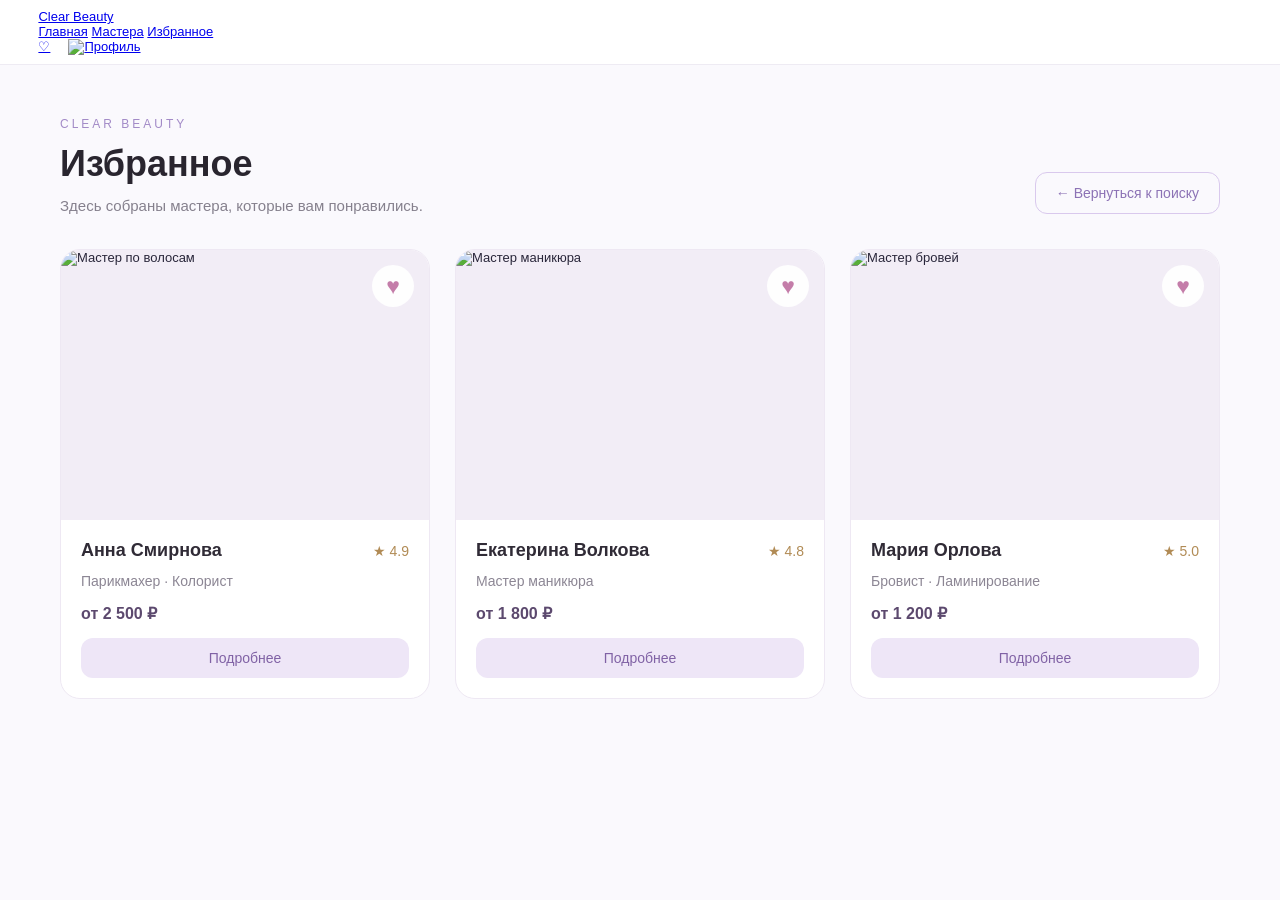
==== ClearBeautyAPI/wwwroot/frontend/favorites_beauty.html @ 9ed782c8 "блиа я уже не могу" ====
<!DOCTYPE html>
<html lang="ru">
<head>
    <meta charset="UTF-8">
    <meta name="viewport" content="width=device-width, initial-scale=1.0">
    <title>Избранное — Clear Beauty</title>
    <link rel="stylesheet" href="css/style_beauty.css">
</head>
<body>

<header class="header">
    <div class="header-container">

        <a href="index.html" class="logo">Clear Beauty</a>

        <nav class="navigation">
            <a href="index.html">Главная</a>
            <a href="index.html">Мастера</a>
            <a href="favorites_beauty.html" class="active">Избранное</a>
        </nav>

        <div class="header-actions">
            <a href="favorites_beauty.html" class="favorite-link" title="Избранное">
                ♡
            </a>

            <a href="profile_beauty.html" class="profile-link" title="Профиль">
                <img src="images/profile.png" alt="Профиль">
            </a>
        </div>

    </div>
</header>

<main class="favorites-page">

    <div class="favorites-heading">
        <div>
            <p class="favorites-subtitle">CLEAR BEAUTY</p>
            <h1>Избранное</h1>
            <p class="favorites-description">
                Здесь собраны мастера, которые вам понравились.
            </p>
        </div>

        <a href="index.html" class="back-to-catalog">
            ← Вернуться к поиску
        </a>
    </div>

    <section class="favorites-content">

        <div class="favorites-grid">

            <!-- Карточка 1 -->
            <article class="favorite-card">

                <div class="favorite-image">
                    <img src="images/master1.jpg" alt="Мастер по волосам">
                    <button class="favorite-heart" title="Удалить из избранного">♥</button>
                </div>

                <div class="favorite-card-info">
                    <div class="favorite-name-row">
                        <h2>Анна Смирнова</h2>
                        <span class="favorite-rating">★ 4.9</span>
                    </div>

                    <p class="favorite-specialization">Парикмахер · Колорист</p>

                    <p class="favorite-price">от 2 500 ₽</p>

                    <a href="#" class="favorite-details">Подробнее</a>
                </div>

            </article>

            <!-- Карточка 2 -->
            <article class="favorite-card">

                <div class="favorite-image">
                    <img src="images/master2.jpg" alt="Мастер маникюра">
                    <button class="favorite-heart" title="Удалить из избранного">♥</button>
                </div>

                <div class="favorite-card-info">
                    <div class="favorite-name-row">
                        <h2>Екатерина Волкова</h2>
                        <span class="favorite-rating">★ 4.8</span>
                    </div>

                    <p class="favorite-specialization">Мастер маникюра</p>

                    <p class="favorite-price">от 1 800 ₽</p>

                    <a href="#" class="favorite-details">Подробнее</a>
                </div>

            </article>

            <!-- Карточка 3 -->
            <article class="favorite-card">

                <div class="favorite-image">
                    <img src="images/master3.jpg" alt="Мастер бровей">
                    <button class="favorite-heart" title="Удалить из избранного">♥</button>
                </div>

                <div class="favorite-card-info">
                    <div class="favorite-name-row">
                        <h2>Мария Орлова</h2>
                        <span class="favorite-rating">★ 5.0</span>
                    </div>

                    <p class="favorite-specialization">Бровист · Ламинирование</p>

                    <p class="favorite-price">от 1 200 ₽</p>

                    <a href="#" class="favorite-details">Подробнее</a>
                </div>

            </article>

        </div>

    </section>

</main>

</body>
</html>
---- ClearBeautyAPI/wwwroot/frontend/css/style_beauty.css ----
/* =========================
   ОСНОВНЫЕ НАСТРОЙКИ
========================= */

* {
    box-sizing: border-box;
}

body {
    margin: 0;
    font-family: Arial, Helvetica, sans-serif;
    background: #faf9fd;
    color: #29263a;
    font-size: 13px;
}

button,
input,
select {
    font: inherit;
}

button {
    cursor: pointer;
}

:root {
    --purple: #8970b8;
    --purple-dark: #71569f;
    --purple-light: #f0eafb;
    --border: #e9e6f0;
    --text: #29263a;
    --muted: #88849b;
    --white: #ffffff;
}


/* =========================
   ШАПКА
========================= */

.header {
    height: 65px;
    background: #ffffff;
    border-bottom: 1px solid #eeebf3;
    display: flex;
    align-items: center;
    justify-content: space-between;
    padding: 0 3%;
    gap: 30px;
}

.logo {
    display: flex;
    align-items: center;
    gap: 12px;
    min-width: 270px;
}

.logo-star {
    color: #a68ad6;
    font-size: 37px;
}

.logo-text h1 {
    font-family: Georgia, serif;
    font-size: 25px;
    font-weight: 400;
    margin: 0;
    color: #302b48;
}

.logo-text p {
    font-size: 10px;
    color: #858095;
    margin: 3px 0 0;
}

.header-search {
    display: flex;
    align-items: center;
    height: 40px;
    border: 1px solid #e8e5ef;
    background: #f8f7fb;
    border-radius: 30px;
    flex: 1;
    max-width: 530px;
    overflow: hidden;
}

.search-icon {
    padding-left: 16px;
    font-size: 22px;
    color: #827b9b;
}

.header-search input {
    flex: 1;
    width: 100px;
    border: none;
    outline: none;
    background: transparent;
    padding: 0 12px;
}

.header-search input::placeholder {
    color: #aaa6b7;
}

.location {
    display: flex;
    align-items: center;
    gap: 8px;
    border-left: 1px solid #e8e5ef;
    height: 100%;
    padding: 0 15px;
    white-space: nowrap;
}

.header-actions {
    display: flex;
    gap: 18px;
}

.icon-button {
    background: none;
    border: none;
    font-size: 23px;
    color: #4d4861;
}


/* =========================
   ОБЩАЯ СЕТКА
========================= */

.layout {
    display: grid;
    grid-template-columns: 228px minmax(0, 1fr);
    gap: 20px;
    max-width: 1600px;
    margin: 10px auto;
    padding: 0 2.7%;
}

.content {
    min-width: 0;
}


/* =========================
   ФИЛЬТРЫ
========================= */

.filters {
    background: #ffffff;
    border: 1px solid var(--border);
    border-radius: 14px;
    padding: 16px;
    align-self: start;
}

.filter-block {
    padding: 4px 0 18px;
    border-bottom: 1px solid #eeeaf3;
    margin-bottom: 14px;
}

.filter-block h3 {
    font-size: 13px;
    font-weight: 600;
    margin: 0 0 7px;
}

.filter-description {
    color: var(--muted);
    font-size: 10px;
    margin: 0 0 12px;
}

.filters select {
    width: 100%;
    height: 35px;
    border: 1px solid var(--border);
    background: #fff;
    border-radius: 9px;
    padding: 0 10px;
    outline: none;
}

.range-labels {
    display: flex;
    justify-content: space-between;
    color: #77738b;
    font-size: 10px;
    margin-top: 13px;
}

input[type="range"] {
    width: 100%;
    accent-color: #a18acb;
}

.double-range {
    display: flex;
    flex-direction: column;
    gap: 0;
}

.rating-filters {
    display: grid;
    grid-template-columns: repeat(4, 1fr);
    gap: 5px;
}

.rating-option {
    background: #faf9fc;
    border: 1px solid #eeeaf3;
    border-radius: 8px;
    padding: 8px 2px;
    color: #8274a8;
}

.rating-option.selected {
    background: #f0eafb;
    border-color: #ded2f3;
}

.rating-option small {
    font-size: 9px;
    color: #5f5877;
}

.toggle-block {
    display: flex;
    flex-direction: column;
    gap: 15px;
}

.toggle-row {
    display: flex;
    justify-content: space-between;
    align-items: center;
}

.toggle-row input {
    appearance: none;
    width: 34px;
    height: 19px;
    background: #e6e3eb;
    border-radius: 20px;
    position: relative;
    cursor: pointer;
    transition: 0.2s;
}

.toggle-row input::before {
    content: "";
    position: absolute;
    height: 15px;
    width: 15px;
    left: 2px;
    top: 2px;
    border-radius: 50%;
    background: white;
    transition: 0.2s;
}

.toggle-row input:checked {
    background: #a18acb;
}

.toggle-row input:checked::before {
    transform: translateX(15px);
}

.categories-filter {
    border-bottom: none;
    padding-bottom: 0;
    margin-bottom: 10px;
}

.category-filter-list {
    display: flex;
    flex-direction: column;
    gap: 5px;
}

.category-filter-item {
    border: none;
    background: transparent;
    text-align: left;
    padding: 8px 10px;
    border-radius: 20px;
    color: #77718b;
    font-size: 11px;
}

.category-filter-item:hover,
.category-filter-item.active {
    background: #f0eafb;
    color: #7861a6;
}

.reset-filters {
    display: block;
    width: 100%;
    background: none;
    border: none;
    color: #9584bd;
    font-size: 11px;
    padding: 8px;
}


/* =========================
   БАННЕР
========================= */

.banner {
    position: relative;
    height: 124px;
    overflow: hidden;
    border-radius: 14px;
    background: linear-gradient(100deg, #e9e0f5, #d7c4ec, #eee5f7);
    display: flex;
    align-items: center;
}

.banner-content {
    position: relative;
    z-index: 2;
    padding: 22px 30px;
}

.banner-content h2 {
    font-size: 21px;
    font-weight: 500;
    line-height: 1.2;
    margin: 0 0 7px;
}

.banner-content p {
    font-size: 11px;
    margin: 0 0 10px;
    color: #514765;
}

.banner-button {
    border: 1px solid #9e87c8;
    border-radius: 9px;
    background: #f7f3fc;
    color: #75619d;
    padding: 7px 14px;
    font-size: 10px;
}

.banner-image {
    position: absolute;
    right: 0;
    top: 0;
    width: 48%;
    height: 100%;
    background-image: url("https://images.unsplash.com/photo-1524504388940-b1c1722653e1?auto=format&fit=crop&w=900&q=80");
    background-size: cover;
    background-position: center 35%;
    mask-image: linear-gradient(to right, transparent, black 25%);
}

.banner-dots {
    position: absolute;
    right: 20px;
    bottom: 12px;
    display: flex;
    gap: 6px;
    z-index: 3;
}

.banner-dots span {
    width: 6px;
    height: 6px;
    border-radius: 50%;
    background: #c8b9dc;
}

.banner-dots span.active {
    background: #66548e;
}


/* =========================
   КАТЕГОРИИ
========================= */

.popular-categories {
    margin-top: 18px;
}

.section-heading {
    display: flex;
    justify-content: space-between;
    align-items: center;
    margin-bottom: 10px;
}

.section-heading h2 {
    font-size: 15px;
    margin: 0;
}

.section-heading a {
    text-decoration: none;
    color: #8876ae;
    font-size: 10px;
}

.category-grid {
    display: grid;
    grid-template-columns: repeat(8, minmax(0, 1fr));
    gap: 10px;
}

.category-card {
    background: #ffffff;
    border: 1px solid #eeeaf4;
    border-radius: 12px;
    min-height: 76px;
    display: flex;
    flex-direction: column;
    align-items: center;
    justify-content: center;
    gap: 5px;
    transition: 0.2s;
}

.category-card:hover {
    background: #f4effb;
    border-color: #d9c9ed;
    transform: translateY(-2px);
}

.category-icon {
    font-size: 24px;
    color: #9b86c7;
}

.category-card p {
    font-size: 10px;
    margin: 0;
}


/* =========================
   МАСТЕРА
========================= */

.masters-section {
    margin-top: 20px;
}

.masters-heading {
    display: flex;
    justify-content: space-between;
    align-items: center;
    gap: 15px;
    margin-bottom: 12px;
}

.masters-heading h2 {
    font-size: 15px;
    margin: 0;
}

.sorting {
    display: flex;
    align-items: center;
    gap: 8px;
    color: #858095;
    font-size: 10px;
}

.sorting select {
    width: auto;
    min-width: 120px;
    border: 1px solid #e9e5f0;
    background: #ffffff;
    border-radius: 9px;
    height: 30px;
    padding: 0 10px;
    color: #625d76;
}


/* СЕТКА КАРТОЧЕК */

.masters-grid {
    display: grid;
    grid-template-columns: repeat(2, minmax(0, 1fr));
    gap: 12px;
}


/* КАРТОЧКА */

.master-card {
    min-width: 0;
    display: flex;
    align-items: center;
    gap: 14px;
    background: #ffffff;
    border: 1px solid #eae7f0;
    border-radius: 13px;
    padding: 8px;
    min-height: 120px;
    transition: 0.2s;
}

.master-card:hover {
    border-color: #d6c6eb;
    box-shadow: 0 4px 15px rgba(119, 92, 158, 0.08);
}

.master-photo {
    position: relative;
    flex: 0 0 39%;
    height: 105px;
    overflow: hidden;
    border-radius: 9px;
    background: #eee8f5;
}

.master-photo img {
    width: 100%;
    height: 100%;
    object-fit: cover;
}

.online-badge {
    position: absolute;
    top: 7px;
    left: 7px;
    background: #eee6fb;
    color: #8067a9;
    padding: 5px 7px;
    border-radius: 15px;
    font-size: 8px;
    white-space: nowrap;
}

.master-info {
    position: relative;
    flex: 1;
    min-width: 0;
    padding: 4px 4px;
}

.master-info h3 {
    font-size: 12px;
    font-weight: 600;
    margin: 0 20px 5px 0;
}

.master-specialty {
    font-size: 10px;
    color: #777287;
    margin: 0 0 7px;
}

.master-rating {
    font-size: 10px;
    margin: 0 0 6px;
    color: #69578e;
}

.master-rating span {
    color: #9792a4;
}

.master-location {
    color: #858095;
    font-size: 9px;
    margin: 0 0 7px;
}

.favorite {
    position: absolute;
    top: 0;
    right: 0;
    border: none;
    background: none;
    color: #77718c;
    font-size: 19px;
    line-height: 1;
}

.details-button {
    border: none;
    background: #f0eafb;
    color: #7962a4;
    padding: 6px 14px;
    border-radius: 20px;
    font-size: 9px;
}

.details-button:hover {
    background: #e3d7f4;
}

.salon-photo img {
    object-position: center;
}


/* =========================
   АДАПТАЦИЯ
========================= */

@media (max-width: 1200px) {
    .layout {
        grid-template-columns: 210px minmax(0, 1fr);
        padding: 0 15px;
        gap: 15px;
    }

    .category-grid {
        grid-template-columns: repeat(4, 1fr);
    }

    .masters-grid {
        grid-template-columns: 1fr;
    }
}

@media (max-width: 800px) {
    .header {
        flex-wrap: wrap;
        height: auto;
        padding: 12px 15px;
        gap: 12px;
    }

    .logo {
        min-width: auto;
    }

    .header-search {
        order: 3;
        max-width: none;
        flex-basis: 100%;
    }

    .layout {
        grid-template-columns: 1fr;
    }

    .filters {
        display: none;
    }

    .banner {
        height: 150px;
    }

    .banner-content {
        padding: 15px;
    }

    .banner-content h2 {
        font-size: 18px;
    }

    .banner-image {
        width: 50%;
    }

    .category-grid {
        grid-template-columns: repeat(4, 1fr);
    }

    .masters-heading {
        flex-wrap: wrap;
    }
}

@media (max-width: 480px) {
    .masters-grid {
        grid-template-columns: 1fr;
    }

    .category-grid {
        grid-template-columns: repeat(2, 1fr);
    }

    .master-card {
        gap: 10px;
    }

    .master-photo {
        flex-basis: 38%;
    }

    .header-actions {
        gap: 5px;
    }

    .logo-text h1 {
        font-size: 21px;
    }

    .logo-text p {
        font-size: 8px;
    }

    .banner-image {
        opacity: 0.6;
    }
}

/* ================================
   СТРАНИЦА ЛИЧНОГО КАБИНЕТА
================================ */

.profile-logo {
    text-decoration: none;
    color: inherit;
}

.profile-icon {
    display: flex;
    align-items: center;
    justify-content: center;
    text-decoration: none;
}

.profile-icon:hover {
    color: #9076bc;
}

.active-profile {
    color: #9076bc;
}


/* Общая область профиля */

.profile-page {
    max-width: 1450px;
    margin: 30px auto;
    padding: 0 35px;
}

.profile-page-heading {
    margin-bottom: 25px;
}

.profile-page-heading h2 {
    font-size: 25px;
    font-weight: 500;
    margin: 0 0 8px;
    color: #302b48;
}

.profile-page-heading p {
    margin: 0;
    color: #88849a;
    font-size: 13px;
}


/* Расположение бокового меню и контента */

.profile-layout {
    display: grid;
    grid-template-columns: 245px minmax(0, 1fr);
    gap: 22px;
    align-items: start;
}


/* БОКОВОЕ МЕНЮ */

.profile-sidebar {
    background: white;
    border: 1px solid #eae6f0;
    border-radius: 15px;
    padding: 20px;
}

.profile-user-mini {
    display: flex;
    align-items: center;
    gap: 12px;
    padding-bottom: 20px;
    border-bottom: 1px solid #eeeaf3;
}

.avatar {
    width: 45px;
    height: 45px;
    border-radius: 50%;
    background: #eee6f8;
    display: flex;
    align-items: center;
    justify-content: center;
    color: #876bb0;
    font-size: 19px;
}

.profile-user-mini h3 {
    margin: 0 0 5px;
    font-size: 14px;
}

.profile-user-mini p {
    margin: 0;
    font-size: 10px;
    color: #8e899e;
}

.profile-navigation {
    display: flex;
    flex-direction: column;
    gap: 7px;
    padding: 18px 0;
}

.profile-nav-item {
    display: flex;
    align-items: center;
    gap: 11px;
    padding: 12px;
    border-radius: 10px;
    text-decoration: none;
    color: #6f6a82;
    font-size: 12px;
    transition: 0.2s;
}

.profile-nav-item span {
    font-size: 17px;
}

.profile-nav-item:hover,
.profile-nav-item.active {
    background: #f0eafb;
    color: #8167aa;
}

.back-to-site {
    display: block;
    border-top: 1px solid #eeeaf3;
    padding-top: 17px;
    text-decoration: none;
    color: #8b78b3;
    font-size: 11px;
}


/* ОСНОВНОЙ КОНТЕНТ */

.profile-content {
    display: flex;
    flex-direction: column;
    gap: 18px;
    min-width: 0;
}

.profile-card {
    background: white;
    border: 1px solid #eae6f0;
    border-radius: 15px;
    padding: 22px;
}

.profile-card-heading {
    display: flex;
    justify-content: space-between;
    align-items: center;
    gap: 12px;
    margin-bottom: 20px;
}

.profile-card-heading h3 {
    margin: 0;
    font-size: 15px;
    font-weight: 600;
}

.edit-profile-button {
    border: 1px solid #e2d8f0;
    background: white;
    color: #846ba9;
    padding: 8px 15px;
    border-radius: 9px;
    font-size: 11px;
}

.edit-profile-button:hover {
    background: #f3eefb;
}


/* ЛИЧНЫЕ ДАННЫЕ */

.personal-info {
    display: flex;
    align-items: center;
    gap: 17px;
    margin-bottom: 23px;
}

.large-avatar {
    width: 75px;
    height: 75px;
    border-radius: 50%;
    background: linear-gradient(135deg, #e7dcf5, #cdb9e9);
    display: flex;
    align-items: center;
    justify-content: center;
    font-size: 29px;
    color: #755c9b;
}

.personal-info-text h2 {
    font-size: 20px;
    font-weight: 500;
    margin: 0 0 7px;
}

.personal-info-text p {
    margin: 0;
    font-size: 12px;
    color: #89849a;
}

.profile-fields {
    display: grid;
    grid-template-columns: repeat(2, 1fr);
    gap: 13px;
}

.profile-field {
    display: flex;
    flex-direction: column;
    gap: 7px;
    background: #faf9fc;
    padding: 13px;
    border-radius: 10px;
}

.profile-field span {
    color: #908a9f;
    font-size: 10px;
}

.profile-field strong {
    font-size: 12px;
    font-weight: 500;
    color: #39344c;
}


/* ЗАПИСЬ */

.appointment-card {
    display: flex;
    align-items: center;
    gap: 17px;
    border: 1px solid #eee8f5;
    background: #faf9fd;
    border-radius: 12px;
    padding: 15px;
}

.appointment-date {
    width: 65px;
    min-width: 65px;
    height: 72px;
    background: #eee7f8;
    border-radius: 12px;
    display: flex;
    flex-direction: column;
    align-items: center;
    justify-content: center;
    color: #8066a8;
}

.appointment-date span {
    font-size: 10px;
}

.appointment-date strong {
    font-size: 27px;
    font-weight: 500;
}

.appointment-info {
    flex: 1;
}

.appointment-info h4 {
    margin: 0 0 8px;
    font-size: 13px;
}

.appointment-info p {
    margin: 0 0 5px;
    color: #817b91;
    font-size: 11px;
}

.appointment-status {
    display: inline-block;
    margin-top: 6px;
    background: #e9f4ea;
    color: #6c9a74;
    padding: 6px 9px;
    border-radius: 15px;
    font-size: 9px;
}

.appointment-more {
    background: #eee8f8;
    border: none;
    color: #8066a8;
    border-radius: 9px;
    padding: 10px 13px;
    font-size: 10px;
}


/* ИЗБРАННЫЕ МАСТЕРА */

.favorites-preview {
    display: grid;
    grid-template-columns: repeat(2, minmax(0, 1fr));
    gap: 12px;
}

.favorite-master {
    display: flex;
    align-items: center;
    gap: 11px;
    background: #faf9fc;
    border: 1px solid #eeeaf3;
    border-radius: 11px;
    padding: 10px;
    min-width: 0;
}

.favorite-master img {
    width: 58px;
    height: 58px;
    border-radius: 9px;
    object-fit: cover;
}

.favorite-master div {
    flex: 1;
    min-width: 0;
}

.favorite-master h4 {
    margin: 0 0 5px;
    font-size: 11px;
}

.favorite-master p {
    margin: 0 0 5px;
    color: #888399;
    font-size: 10px;
}

.favorite-master span {
    color: #856eac;
    font-size: 10px;
}

.favorite-heart {
    background: transparent;
    border: none;
    color: #a38bc9;
    font-size: 17px;
}


/* НАСТРОЙКИ */

.settings-list {
    display: flex;
    flex-direction: column;
}

.settings-list a {
    display: flex;
    justify-content: space-between;
    padding: 15px 0;
    text-decoration: none;
    color: #625d75;
    font-size: 12px;
    border-bottom: 1px solid #f0edf4;
}

.settings-list a:last-child {
    border-bottom: none;
}

.settings-list a:hover {
    color: #9175ba;
}

.text-link {
    color: #8872b0;
    text-decoration: none;
    font-size: 11px;
}


/* АДАПТИВ ПРОФИЛЯ */

@media (max-width: 900px) {
    .profile-layout {
        grid-template-columns: 1fr;
    }

    .profile-sidebar {
        padding: 12px;
    }

    .profile-navigation {
        flex-direction: row;
        flex-wrap: wrap;
    }

    .profile-nav-item {
        flex: 1;
        justify-content: center;
    }

    .back-to-site {
        margin-top: 5px;
    }

    .favorites-preview {
        grid-template-columns: 1fr;
    }
}

@media (max-width: 600px) {
    .profile-page {
        padding: 0 15px;
        margin-top: 20px;
    }

    .profile-fields {
        grid-template-columns: 1fr;
    }

    .appointment-card {
        flex-wrap: wrap;
    }

    .appointment-more {
        width: 100%;
    }

    .profile-card {
        padding: 15px;
    }

    .profile-page-heading h2 {
        font-size: 21px;
    }

    .profile-navigation {
        flex-direction: column;
    }

    .profile-nav-item {
        justify-content: flex-start;
    }
}

/* ================= CSS-ФИЛЬТРАЦИЯ: рейтинги и категории без JavaScript ================= */
.css-filter-radio { position:absolute; opacity:0; width:1px; height:1px; overflow:hidden; }
.rating-filters .rating-option { display:flex; flex-direction:column; align-items:center; justify-content:center; cursor:pointer; text-align:center; }
.rating-filters input:checked + label { background:#f0eafb; border-color:#cbb9e6; color:#71569f; box-shadow:0 0 0 1px #ded2f3 inset; }
.category-filter-list input:checked + label { background:#f0eafb; color:#7861a6; }
.category-filter-item { display:block; cursor:pointer; }
.price-range { width:100%; accent-color:#a18acb; margin-top:7px; }
/* rating hiding: selected threshold hides cards below it */
.layout:has(#rating4:checked) .master-card:not([data-rating^="4"]):not([data-rating^="5"]),
.layout:has(#rating5:checked) .master-card:not([data-rating="5.0"]) { display:none; }
/* category filters */
.layout:has(#catManicure:checked) .master-card:not([data-category~="manicure"]),
.layout:has(#catHair:checked) .master-card:not([data-category~="hair"]),
.layout:has(#catColor:checked) .master-card:not([data-category~="color"]),
.layout:has(#catBrows:checked) .master-card:not([data-category~="brows"]),
.layout:has(#catLashes:checked) .master-card:not([data-category~="lashes"]),
.layout:has(#catCosmetology:checked) .master-card:not([data-category~="cosmetology"]),
.layout:has(#catMakeup:checked) .master-card:not([data-category~="makeup"]),
.layout:has(#catMassage:checked) .master-card:not([data-category~="massage"]) { display:none; }


/* =========================
   FAVORITES PAGE
========================= */

.favorites-page {
    max-width: 1440px;
    margin: 0 auto;
    padding: 40px 60px 70px;
    box-sizing: border-box;
}

.favorites-heading {
    display: flex;
    justify-content: space-between;
    align-items: flex-end;
    gap: 30px;
    margin-bottom: 35px;
}

.favorites-subtitle {
    font-size: 12px;
    letter-spacing: 3px;
    color: #a28ac7;
    margin-bottom: 12px;
}

.favorites-heading h1 {
    font-size: 36px;
    font-weight: 600;
    color: #29252f;
    margin: 0 0 12px;
}

.favorites-description {
    color: #85808d;
    font-size: 15px;
    margin: 0;
}

.back-to-catalog {
    text-decoration: none;
    color: #8c72b5;
    border: 1px solid #d9c9ed;
    border-radius: 12px;
    padding: 12px 20px;
    font-size: 14px;
    transition: 0.2s;
    white-space: nowrap;
}

.back-to-catalog:hover {
    background: #f2ebfa;
}

/* Сетка карточек */

.favorites-grid {
    display: grid;
    grid-template-columns: repeat(3, minmax(0, 1fr));
    gap: 25px;
}

/* Карточка мастера */

.favorite-card {
    background: #ffffff;
    border: 1px solid #eee8f3;
    border-radius: 20px;
    overflow: hidden;
    transition: 0.25s;
}

.favorite-card:hover {
    transform: translateY(-4px);
    box-shadow: 0 10px 30px rgba(155, 125, 183, 0.12);
}

/* Фото */

.favorite-image {
    position: relative;
    width: 100%;
    height: 270px;
    overflow: hidden;
    background: #f2edf6;
}

.favorite-image img {
    width: 100%;
    height: 100%;
    object-fit: cover;
    display: block;
}

/* Сердечко */

.favorite-heart {
    position: absolute;
    top: 15px;
    right: 15px;
    width: 42px;
    height: 42px;
    border: none;
    border-radius: 50%;
    background: rgba(255, 255, 255, 0.92);
    color: #c47da9;
    font-size: 23px;
    cursor: pointer;
    display: flex;
    align-items: center;
    justify-content: center;
    transition: 0.2s;
}

.favorite-heart:hover {
    background: #c47da9;
    color: white;
}

/* Информация */

.favorite-card-info {
    padding: 20px;
}

.favorite-name-row {
    display: flex;
    justify-content: space-between;
    align-items: center;
    gap: 10px;
}

.favorite-name-row h2 {
    font-size: 18px;
    color: #302b36;
    font-weight: 600;
    margin: 0;
}

.favorite-rating {
    font-size: 14px;
    color: #b18b55;
    white-space: nowrap;
}

.favorite-specialization {
    font-size: 14px;
    color: #8c8694;
    margin: 12px 0;
}

.favorite-price {
    font-size: 16px;
    font-weight: 600;
    color: #5c496e;
    margin: 15px 0;
}

/* Кнопка подробнее */

.favorite-details {
    display: flex;
    justify-content: center;
    align-items: center;
    width: 100%;
    box-sizing: border-box;
    padding: 12px;
    border-radius: 12px;
    text-decoration: none;
    background: #eee6f7;
    color: #8062a5;
    font-size: 14px;
    font-weight: 500;
    transition: 0.2s;
}

.favorite-details:hover {
    background: #dcd0ed;
}

/* Адаптивность */

@media (max-width: 1000px) {
    .favorites-grid {
        grid-template-columns: repeat(2, minmax(0, 1fr));
    }

    .favorites-page {
        padding: 35px 30px;
    }
}

@media (max-width: 650px) {
    .favorites-grid {
        grid-template-columns: 1fr;
    }

    .favorites-heading {
        flex-direction: column;
        align-items: flex-start;
    }

    .favorites-heading h1 {
        font-size: 28px;
    }

    .favorites-page {
        padding: 25px 16px;
    }

    .favorite-image {
        height: 250px;
    }
}
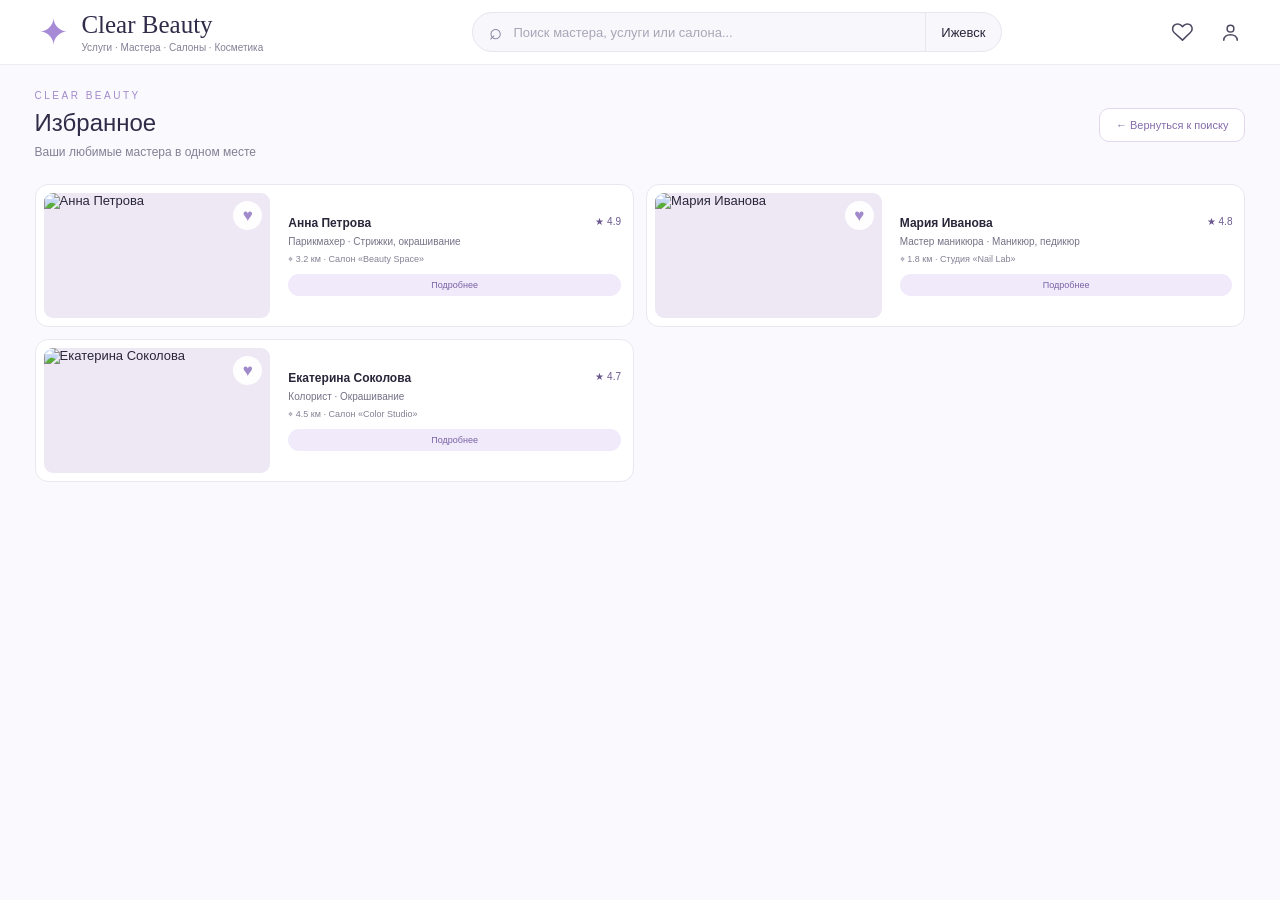
==== commit b9cc4139: "обнова вышла" ====
--- a/ClearBeautyAPI/wwwroot/frontend/favorites_beauty.html
+++ b/ClearBeautyAPI/wwwroot/frontend/favorites_beauty.html
@@ -1,132 +1,189 @@
-
 <!DOCTYPE html>
 <html lang="ru">
 <head>
     <meta charset="UTF-8">
     <meta name="viewport" content="width=device-width, initial-scale=1.0">
-    <title>Избранное — Clear Beauty</title>
-    <link rel="stylesheet" href="css/style_beauty.css">
+    <title>Clear Beauty — Избранное</title>
+    <link href="css/style_beauty.css" rel="stylesheet">
 </head>
 <body>
 
+<!-- ШАПКА: полностью повторяет главную -->
 <header class="header">
-    <div class="header-container">
 
-        <a href="index.html" class="logo">Clear Beauty</a>
+    <div class="logo">
+        <div class="logo-star">✦</div>
+        <div class="logo-text">
+            <h1>Clear Beauty</h1>
+            <p>Услуги · Мастера · Салоны · Косметика</p>
+        </div>
+    </div>
 
-        <nav class="navigation">
-            <a href="index.html">Главная</a>
-            <a href="index.html">Мастера</a>
-            <a href="favorites_beauty.html" class="active">Избранное</a>
-        </nav>
+    <div class="header-search">
+        <span class="search-icon">⌕</span>
+        <input type="text" placeholder="Поиск мастера, услуги или салона...">
+        <div class="location"> Ижевск</div>
+    </div>
 
-        <div class="header-actions">
-            <a href="favorites_beauty.html" class="favorite-link" title="Избранное">
-                ♡
-            </a>
+    <div class="header-actions">
 
-            <a href="profile_beauty.html" class="profile-link" title="Профиль">
-                <img src="images/profile.png" alt="Профиль">
-            </a>
-        </div>
+        <a aria-label="Избранное"
+           class="icon-button favorite-icon"
+           href="favorites_beauty.html"
+           title="Избранное">
+
+            <svg fill="none"
+                 height="23"
+                 stroke="currentColor"
+                 stroke-linecap="round"
+                 stroke-linejoin="round"
+                 stroke-width="1.6"
+                 viewBox="0 0 24 24"
+                 width="23">
+
+                <path d="M20.8 4.6a5.2 5.2 0 0 0-7.4 0L12 6l-1.4-1.4a5.2 5.2 0 0 0-7.4 7.4L12 20l8.2-8a5.2 5.2 0 0 0 .6-7.4z"></path>
+
+            </svg>
+        </a>
+
+        <a aria-label="Профиль"
+           class="icon-button profile-icon"
+           href="profile_beauty.html"
+           title="Профиль">
+
+            <svg fill="none"
+                 height="23"
+                 stroke="currentColor"
+                 stroke-linecap="round"
+                 stroke-linejoin="round"
+                 stroke-width="1.6"
+                 viewBox="0 0 24 24"
+                 width="23">
+
+                <circle cx="12" cy="8" r="3.5"></circle>
+                <path d="M5 20c0-3.5 3.1-5.7 7-5.7s7 2.2 7 5.7"></path>
+
+            </svg>
+        </a>
 
     </div>
 </header>
 
+<!-- ОСНОВНОЙ КОНТЕНТ -->
 <main class="favorites-page">
 
-    <div class="favorites-heading">
+    <section class="favorites-heading">
+
         <div>
             <p class="favorites-subtitle">CLEAR BEAUTY</p>
-            <h1>Избранное</h1>
+            <h2>Избранное</h2>
             <p class="favorites-description">
-                Здесь собраны мастера, которые вам понравились.
+                Ваши любимые мастера в одном месте
             </p>
         </div>
 
         <a href="index.html" class="back-to-catalog">
             ← Вернуться к поиску
         </a>
-    </div>
 
-    <section class="favorites-content">
+    </section>
 
-        <div class="favorites-grid">
+    <!-- КАРТОЧКИ ИЗБРАННЫХ МАСТЕРОВ -->
+    <section class="favorites-grid">
 
-            <!-- Карточка 1 -->
-            <article class="favorite-card">
+        <!-- Мастер 1 -->
+        <article class="favorite-card">
 
-                <div class="favorite-image">
-                    <img src="images/master1.jpg" alt="Мастер по волосам">
-                    <button class="favorite-heart" title="Удалить из избранного">♥</button>
+            <div class="favorite-image">
+                <img src="https://images.unsplash.com/photo-1534528741775-53994a69daeb?auto=format&fit=crop&w=500&q=80"
+                     alt="Анна Петрова">
+
+                <button class="favorite-heart" title="Избранное">♥</button>
+            </div>
+
+            <div class="favorite-card-info">
+
+                <div class="favorite-name-row">
+                    <h3>Анна Петрова</h3>
+                    <span class="favorite-rating">★ 4.9</span>
                 </div>
 
-                <div class="favorite-card-info">
-                    <div class="favorite-name-row">
-                        <h2>Анна Смирнова</h2>
-                        <span class="favorite-rating">★ 4.9</span>
-                    </div>
+                <p class="favorite-specialization">
+                    Парикмахер · Стрижки, окрашивание
+                </p>
 
-                    <p class="favorite-specialization">Парикмахер · Колорист</p>
+                <p class="favorite-location">
+                    ⌖ 3.2 км · Салон «Beauty Space»
+                </p>
 
-                    <p class="favorite-price">от 2 500 ₽</p>
+                <a href="#" class="favorite-details">Подробнее</a>
 
-                    <a href="#" class="favorite-details">Подробнее</a>
+            </div>
+        </article>
+
+        <!-- Мастер 2 -->
+        <article class="favorite-card">
+
+            <div class="favorite-image">
+                <img src="https://images.unsplash.com/photo-1517841905240-472988babdf9?auto=format&fit=crop&w=500&q=80"
+                     alt="Мария Иванова">
+
+                <button class="favorite-heart" title="Избранное">♥</button>
+            </div>
+
+            <div class="favorite-card-info">
+
+                <div class="favorite-name-row">
+                    <h3>Мария Иванова</h3>
+                    <span class="favorite-rating">★ 4.8</span>
                 </div>
 
-            </article>
+                <p class="favorite-specialization">
+                    Мастер маникюра · Маникюр, педикюр
+                </p>
 
-            <!-- Карточка 2 -->
-            <article class="favorite-card">
+                <p class="favorite-location">
+                    ⌖ 1.8 км · Студия «Nail Lab»
+                </p>
 
-                <div class="favorite-image">
-                    <img src="images/master2.jpg" alt="Мастер маникюра">
-                    <button class="favorite-heart" title="Удалить из избранного">♥</button>
+                <a href="#" class="favorite-details">Подробнее</a>
+
+            </div>
+        </article>
+
+        <!-- Мастер 3 -->
+        <article class="favorite-card">
+
+            <div class="favorite-image">
+                <img src="https://images.unsplash.com/photo-1524504388940-b1c1722653e1?auto=format&fit=crop&w=500&q=80"
+                     alt="Екатерина Соколова">
+
+                <button class="favorite-heart" title="Избранное">♥</button>
+            </div>
+
+            <div class="favorite-card-info">
+
+                <div class="favorite-name-row">
+                    <h3>Екатерина Соколова</h3>
+                    <span class="favorite-rating">★ 4.7</span>
                 </div>
 
-                <div class="favorite-card-info">
-                    <div class="favorite-name-row">
-                        <h2>Екатерина Волкова</h2>
-                        <span class="favorite-rating">★ 4.8</span>
-                    </div>
+                <p class="favorite-specialization">
+                    Колорист · Окрашивание
+                </p>
 
-                    <p class="favorite-specialization">Мастер маникюра</p>
+                <p class="favorite-location">
+                    ⌖ 4.5 км · Салон «Color Studio»
+                </p>
 
-                    <p class="favorite-price">от 1 800 ₽</p>
+                <a href="#" class="favorite-details">Подробнее</a>
 
-                    <a href="#" class="favorite-details">Подробнее</a>
-                </div>
-
-            </article>
-
-            <!-- Карточка 3 -->
-            <article class="favorite-card">
-
-                <div class="favorite-image">
-                    <img src="images/master3.jpg" alt="Мастер бровей">
-                    <button class="favorite-heart" title="Удалить из избранного">♥</button>
-                </div>
-
-                <div class="favorite-card-info">
-                    <div class="favorite-name-row">
-                        <h2>Мария Орлова</h2>
-                        <span class="favorite-rating">★ 5.0</span>
-                    </div>
-
-                    <p class="favorite-specialization">Бровист · Ламинирование</p>
-
-                    <p class="favorite-price">от 1 200 ₽</p>
-
-                    <a href="#" class="favorite-details">Подробнее</a>
-                </div>
-
-            </article>
-
-        </div>
+            </div>
+        </article>
 
     </section>
 
 </main>
 
 </body>
-</html>
+</html>
--- a/ClearBeautyAPI/wwwroot/frontend/css/style_beauty.css
+++ b/ClearBeautyAPI/wwwroot/frontend/css/style_beauty.css
@@ -1297,30 +1297,7 @@
     display: block;
 }
 
-/* Сердечко */
-
-.favorite-heart {
-    position: absolute;
-    top: 15px;
-    right: 15px;
-    width: 42px;
-    height: 42px;
-    border: none;
-    border-radius: 50%;
-    background: rgba(255, 255, 255, 0.92);
-    color: #c47da9;
-    font-size: 23px;
-    cursor: pointer;
-    display: flex;
-    align-items: center;
-    justify-content: center;
-    transition: 0.2s;
-}
-
-.favorite-heart:hover {
-    background: #c47da9;
-    color: white;
-}
+
 
 /* Информация */
 
@@ -1417,3 +1394,244 @@
         height: 250px;
     }
 }
+
+/* =========================================
+   ИЗБРАННОЕ CLEAR BEAUTY
+========================================= */
+
+/* Иконка избранного в шапке */
+.header-actions .favorite-icon {
+    display: flex;
+    align-items: center;
+    justify-content: center;
+    width: 36px;
+    height: 36px;
+    color: #4d4861;
+    text-decoration: none;
+    border-radius: 50%;
+    transition: 0.2s;
+}
+
+.header-actions .favorite-icon:hover {
+    color: #9076bc;
+    background: #f0eafb;
+}
+
+/* Общая область избранного */
+.favorites-page {
+    max-width: 1600px;
+    width: 100%;
+    margin: 20px auto;
+    padding: 0 2.7%;
+}
+
+/* Заголовок */
+.favorites-heading {
+    display: flex;
+    justify-content: space-between;
+    align-items: center;
+    gap: 20px;
+    margin: 25px 0;
+}
+
+.favorites-subtitle {
+    color: #a18acb;
+    font-size: 10px;
+    letter-spacing: 2.5px;
+    margin: 0 0 8px;
+}
+
+.favorites-heading h2 {
+    color: #302b48;
+    font-size: 24px;
+    font-weight: 500;
+    margin: 0 0 8px;
+}
+
+.favorites-description {
+    font-size: 12px;
+    color: #858095;
+    margin: 0;
+}
+
+/* Кнопка возврата */
+.back-to-catalog {
+    display: inline-flex;
+    align-items: center;
+    justify-content: center;
+    padding: 10px 16px;
+    border: 1px solid #e2d8f0;
+    border-radius: 10px;
+    background: #fff;
+    color: #846ba9;
+    text-decoration: none;
+    font-size: 11px;
+    transition: 0.2s;
+    white-space: nowrap;
+}
+
+.back-to-catalog:hover {
+    background: #f0eafb;
+    border-color: #d6c6eb;
+}
+
+/* Сетка */
+.favorites-grid {
+    display: grid;
+    grid-template-columns: repeat(2, minmax(0, 1fr));
+    gap: 12px;
+}
+
+/* Карточки */
+.favorites-grid .favorite-card {
+    display: flex;
+    align-items: center;
+    gap: 14px;
+    background: #fff;
+    border: 1px solid #eae7f0;
+    border-radius: 13px;
+    padding: 8px;
+    min-height: 140px;
+    overflow: hidden;
+    transition: 0.2s;
+}
+
+.favorites-grid .favorite-card:hover {
+    border-color: #d6c6eb;
+    box-shadow: 0 4px 15px rgba(119, 92, 158, 0.08);
+}
+
+/* Фото мастера */
+.favorites-grid .favorite-image {
+    position: relative;
+    flex: 0 0 39%;
+    height: 125px;
+    overflow: hidden;
+    border-radius: 9px;
+    background: #eee8f5;
+}
+
+.favorites-grid .favorite-image img {
+    width: 100%;
+    height: 100%;
+    display: block;
+    object-fit: cover;
+}
+
+/* Сердце на карточке */
+.favorites-grid .favorite-heart {
+    position: absolute;
+    top: 8px;
+    right: 8px;
+    width: 29px;
+    height: 29px;
+    display: flex;
+    align-items: center;
+    justify-content: center;
+    border: none;
+    border-radius: 50%;
+    background: rgba(255, 255, 255, 0.95);
+    color: #a18acb;
+    font-size: 17px;
+    line-height: 1;
+    cursor: pointer;
+    transition: 0.2s;
+}
+
+.favorites-grid .favorite-heart:hover {
+    background: #a18acb;
+    color: #fff;
+}
+
+/* Информация */
+.favorites-grid .favorite-card-info {
+    position: relative;
+    flex: 1;
+    min-width: 0;
+    padding: 4px;
+}
+
+.favorites-grid .favorite-name-row {
+    display: flex;
+    justify-content: space-between;
+    align-items: flex-start;
+    gap: 5px;
+    margin-bottom: 6px;
+}
+
+.favorites-grid .favorite-name-row h3 {
+    font-size: 12px;
+    font-weight: 600;
+    color: #29263a;
+    margin: 0;
+}
+
+.favorites-grid .favorite-rating {
+    color: #69578e;
+    font-size: 10px;
+    white-space: nowrap;
+}
+
+.favorites-grid .favorite-specialization {
+    font-size: 10px;
+    color: #777287;
+    margin: 0 0 7px;
+}
+
+.favorites-grid .favorite-location {
+    color: #858095;
+    font-size: 9px;
+    margin: 0 0 9px;
+}
+
+/* Подробнее */
+.favorites-grid .favorite-details {
+    display: inline-flex;
+    justify-content: center;
+    align-items: center;
+    padding: 6px 14px;
+    border: none;
+    border-radius: 20px;
+    background: #f0eafb;
+    color: #7962a4;
+    font-size: 9px;
+    text-decoration: none;
+    transition: 0.2s;
+}
+
+.favorites-grid .favorite-details:hover {
+    background: #e3d7f4;
+}
+
+/* Адаптив */
+@media (max-width: 1200px) {
+    .favorites-grid {
+        grid-template-columns: 1fr;
+    }
+}
+
+@media (max-width: 800px) {
+    .favorites-page {
+        padding: 0 15px;
+    }
+
+    .favorites-heading {
+        flex-wrap: wrap;
+    }
+}
+
+@media (max-width: 480px) {
+    .favorites-heading {
+        align-items: flex-start;
+        flex-direction: column;
+    }
+
+    .favorites-grid .favorite-card {
+        gap: 10px;
+    }
+
+    .favorites-grid .favorite-image {
+        flex-basis: 38%;
+        height: 110px;
+    }
+}
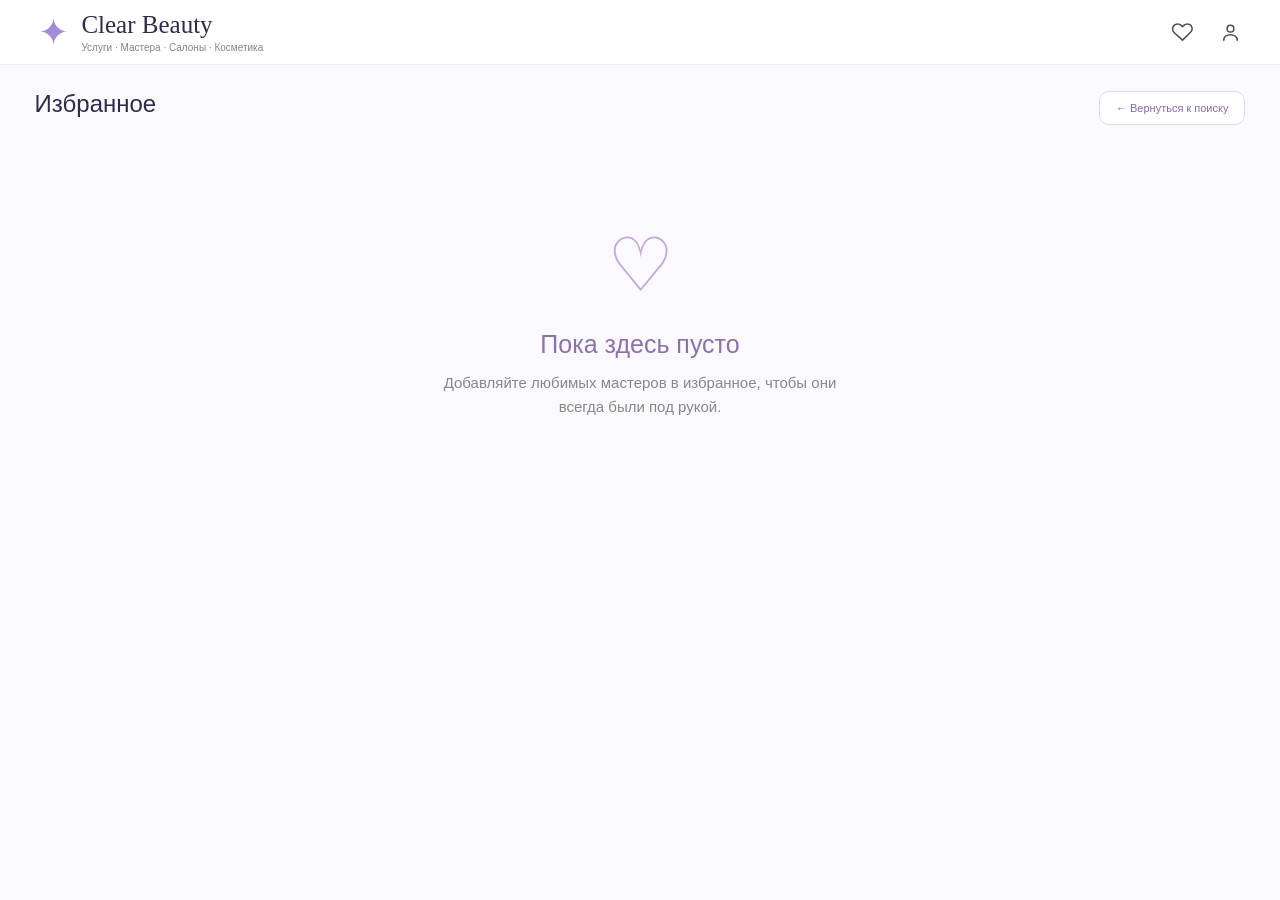
==== commit f77eca6a: "я переделала все что делала Алия 😧  ну блин ну вот так вот" ====
--- a/ClearBeautyAPI/wwwroot/frontend/favorites_beauty.html
+++ b/ClearBeautyAPI/wwwroot/frontend/favorites_beauty.html
@@ -3,12 +3,13 @@
 <head>
     <meta charset="UTF-8">
     <meta name="viewport" content="width=device-width, initial-scale=1.0">
-    <title>Clear Beauty — Избранное</title>
+    <title>Избранное</title>
     <link href="css/style_beauty.css" rel="stylesheet">
+    <link rel="stylesheet" href="css/extra_beauty.css">
 </head>
 <body>
 
-<!-- ШАПКА: полностью повторяет главную -->
+<!-- ШАПКА -->
 <header class="header">
 
     <div class="logo">
@@ -19,11 +20,6 @@
         </div>
     </div>
 
-    <div class="header-search">
-        <span class="search-icon">⌕</span>
-        <input type="text" placeholder="Поиск мастера, услуги или салона...">
-        <div class="location"> Ижевск</div>
-    </div>
 
     <div class="header-actions">
 
@@ -75,11 +71,8 @@
     <section class="favorites-heading">
 
         <div>
-            <p class="favorites-subtitle">CLEAR BEAUTY</p>
             <h2>Избранное</h2>
-            <p class="favorites-description">
-                Ваши любимые мастера в одном месте
-            </p>
+
         </div>
 
         <a href="index.html" class="back-to-catalog">
@@ -87,103 +80,16 @@
         </a>
 
     </section>
+<div class="favorites-empty" hidden>
+    <div class="favorites-empty-icon">♡</div>
+    <h2>Пока здесь пусто</h2>
+    <p>Добавляйте любимых мастеров в избранное, чтобы они всегда были под рукой.</p>
+</div>
 
-    <!-- КАРТОЧКИ ИЗБРАННЫХ МАСТЕРОВ -->
-    <section class="favorites-grid">
-
-        <!-- Мастер 1 -->
-        <article class="favorite-card">
-
-            <div class="favorite-image">
-                <img src="https://images.unsplash.com/photo-1534528741775-53994a69daeb?auto=format&fit=crop&w=500&q=80"
-                     alt="Анна Петрова">
-
-                <button class="favorite-heart" title="Избранное">♥</button>
-            </div>
-
-            <div class="favorite-card-info">
-
-                <div class="favorite-name-row">
-                    <h3>Анна Петрова</h3>
-                    <span class="favorite-rating">★ 4.9</span>
-                </div>
-
-                <p class="favorite-specialization">
-                    Парикмахер · Стрижки, окрашивание
-                </p>
-
-                <p class="favorite-location">
-                    ⌖ 3.2 км · Салон «Beauty Space»
-                </p>
-
-                <a href="#" class="favorite-details">Подробнее</a>
-
-            </div>
-        </article>
-
-        <!-- Мастер 2 -->
-        <article class="favorite-card">
-
-            <div class="favorite-image">
-                <img src="https://images.unsplash.com/photo-1517841905240-472988babdf9?auto=format&fit=crop&w=500&q=80"
-                     alt="Мария Иванова">
-
-                <button class="favorite-heart" title="Избранное">♥</button>
-            </div>
-
-            <div class="favorite-card-info">
-
-                <div class="favorite-name-row">
-                    <h3>Мария Иванова</h3>
-                    <span class="favorite-rating">★ 4.8</span>
-                </div>
-
-                <p class="favorite-specialization">
-                    Мастер маникюра · Маникюр, педикюр
-                </p>
-
-                <p class="favorite-location">
-                    ⌖ 1.8 км · Студия «Nail Lab»
-                </p>
-
-                <a href="#" class="favorite-details">Подробнее</a>
-
-            </div>
-        </article>
-
-        <!-- Мастер 3 -->
-        <article class="favorite-card">
-
-            <div class="favorite-image">
-                <img src="https://images.unsplash.com/photo-1524504388940-b1c1722653e1?auto=format&fit=crop&w=500&q=80"
-                     alt="Екатерина Соколова">
-
-                <button class="favorite-heart" title="Избранное">♥</button>
-            </div>
-
-            <div class="favorite-card-info">
-
-                <div class="favorite-name-row">
-                    <h3>Екатерина Соколова</h3>
-                    <span class="favorite-rating">★ 4.7</span>
-                </div>
-
-                <p class="favorite-specialization">
-                    Колорист · Окрашивание
-                </p>
-
-                <p class="favorite-location">
-                    ⌖ 4.5 км · Салон «Color Studio»
-                </p>
-
-                <a href="#" class="favorite-details">Подробнее</a>
-
-            </div>
-        </article>
-
-    </section>
-
+<div class="masters-grid favorites-grid" hidden></div>
+    
 </main>
 
+<script src="js/script.js"></script>
 </body>
 </html>
--- a/ClearBeautyAPI/wwwroot/frontend/css/style_beauty.css
+++ b/ClearBeautyAPI/wwwroot/frontend/css/style_beauty.css
@@ -1635,3 +1635,40 @@
         height: 110px;
     }
 }
+/* Активное сердечко */
+[data-favorite].active,
+[data-favorite].is-favorite {
+    color: #e66b91;
+}
+
+/* Пустое избранное */
+.favorites-empty {
+    width: 100%;
+    padding: 70px 20px;
+    text-align: center;
+}
+
+.favorites-empty[hidden] {
+    display: none !important;
+}
+
+.favorites-empty-icon {
+    font-size: 75px;
+    color: #c5a9d8;
+    margin-bottom: 20px;
+}
+
+.favorites-empty h2 {
+    color: #8c72a8;
+    font-size: 25px;
+    font-weight: 500;
+    margin-bottom: 12px;
+}
+
+.favorites-empty p {
+    color: #888;
+    font-size: 15px;
+    max-width: 400px;
+    margin: 0 auto 25px;
+    line-height: 1.6;
+}
